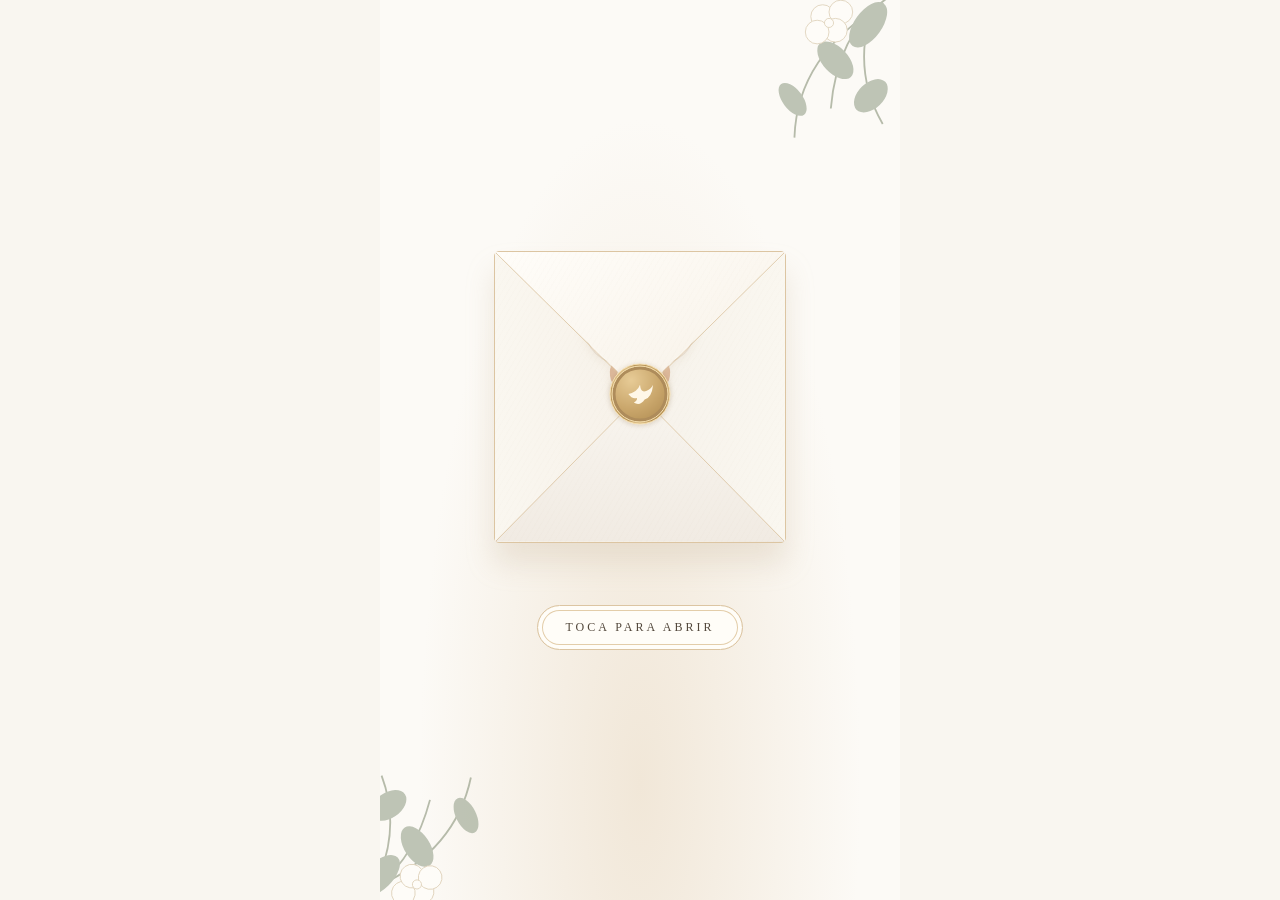
==== index.html @ e1df6707 "Corregir referencia inexistente en la vista previa" ====
<!doctype html>
<html lang="es">
<head>
<meta charset="utf-8"><meta name="viewport" content="width=device-width,initial-scale=1,viewport-fit=cover">
<meta name="theme-color" content="#fcfaf6">
<meta name="description" content="Una invitación especial: Bautizo de Emily, 21 de noviembre de 2026">
<title>Bautizo de Emily · Nuestra invitación</title>
<link rel="preconnect" href="https://fonts.googleapis.com"><link rel="preconnect" href="https://fonts.gstatic.com" crossorigin>
<link href="https://fonts.googleapis.com/css2?family=Cormorant+Garamond:ital,wght@0,400;0,500;0,600;1,400;1,500&family=EB+Garamond:ital,wght@0,400;1,400&family=Great+Vibes&family=Libre+Baskerville:wght@400;700&family=Playfair+Display:ital,wght@0,400;1,400&display=swap" rel="stylesheet">
<style>
:root{--ivory:#FCFAF6;--background:#F9F6F0;--gold:#BD9B61;--gold-soft:#E3CDA9;--ink:#53483C;--sage:#A9B1A0;--body-font:"Cormorant Garamond",Georgia,serif;--heading-font:"Cormorant Garamond",Georgia,serif;--body-size:22px;--heading-size:45px;--pad:68px;--envelope-paper:#F7F1E7;--envelope-border:#DCC5A2;--seal:#C9A66B;--open-ms:1700ms}
*{box-sizing:border-box}html{scroll-behavior:smooth}body{margin:0;background:var(--background);color:var(--ink);font-family:var(--body-font)}
button,a{font:inherit}button{cursor:pointer}a{color:inherit}button:focus-visible,a:focus-visible{outline:3px solid #776241;outline-offset:4px}
.gate{min-height:100svh;position:relative;display:flex;align-items:center;justify-content:center;overflow:hidden;background:radial-gradient(ellipse at 50% 87%,#f1e7d8 0%,transparent 60%),var(--ivory);transition:opacity .65s}
.gate.hidden{opacity:0;visibility:hidden;pointer-events:none;position:absolute;inset:0}
.gate-inner{position:relative;z-index:2;width:100%;min-height:100svh;display:flex;flex-direction:column;align-items:center;justify-content:center;gap:62px;padding:44px 20px}
.floral{position:absolute;width:182px;max-width:40vw;color:#a3aa91;opacity:.72;pointer-events:none}
.floral.top{top:-8px;right:-10px}.floral.bottom{bottom:-18px;left:-33px;transform:rotate(190deg)}
.floral circle{fill:#fffefa;stroke:#d7c6a8;stroke-width:1}
.envelope-wrap{position:relative;width:var(--env-size,292px);height:var(--env-height,292px);max-width:82vw;filter:drop-shadow(0 20px 14px #baa17e36)}
.envelope{position:absolute;inset:0;border-radius:5px;border:1px solid var(--envelope-border);background:linear-gradient(130deg,#fffefa 0%,var(--envelope-paper) 82%,#ece5dc 100%);perspective:900px;isolation:isolate}
.envelope.texture:after{content:"";pointer-events:none;position:absolute;inset:0;background:repeating-linear-gradient(120deg,transparent 0px,#92734608 1px,transparent 2px,transparent 5px);opacity:.48;z-index:9}
.envelope.no-shadow{box-shadow:none}
.letter{position:absolute;left:8%;right:8%;top:9%;height:63%;border:1px solid #e6d9c4;background:#fffcf6;border-radius:4px;z-index:1;transition:transform var(--open-ms) ease}
.letter:before{content:"✧";display:block;text-align:center;padding-top:8%;font-size:31px;color:var(--gold)}
.env-flap{position:absolute;inset:0 0 auto;height:49%;background:linear-gradient(155deg,#fffdf9,var(--envelope-paper));clip-path:polygon(0 0,100% 0,50% 100%);transform-origin:top center;transform:rotateX(0);transition:transform calc(var(--open-ms) * .58) ease;z-index:6;backface-visibility:visible}
.env-left,.env-right,.env-bottom{position:absolute;inset:0;pointer-events:none}
.env-left{clip-path:polygon(0 0,52% 50%,0 100%);background:linear-gradient(90deg,#faf7f0,#f3ebe1);z-index:4}
.env-right{clip-path:polygon(100% 0,48% 50%,100% 100%);background:linear-gradient(270deg,#faf7f0,#f2ede5);z-index:4}
.env-bottom{clip-path:polygon(0 100%,50% 49%,100% 100%);background:linear-gradient(180deg,#fffefa,#f1ebe3);z-index:7}
.env-seams{position:absolute;inset:0;width:100%;height:100%;pointer-events:none;z-index:8}
.env-seams path{fill:none;stroke:var(--envelope-border);stroke-width:.85}
.wax{position:absolute;left:50%;top:49%;transform:translate(-50%,-50%);z-index:10;width:61px;height:61px;border-radius:50%;background:radial-gradient(circle at 34% 25%,#e7cb96,var(--seal) 53%,#aa864c);border:3px double #f3ddae;box-shadow:0 1px 5px #8c6a4244,inset 0 0 0 3px #ae8c5b;display:grid;place-items:center;color:#fff7e7;transition:opacity .5s}
.wax svg{width:31px;height:31px}
.angel-holder{position:absolute;top:8%;left:50%;transform:translateX(-50%);width:var(--angel-size,128px);height:var(--angel-size,128px);z-index:5;pointer-events:none;transform-origin:center}
.angel-svg{width:100%;height:100%;overflow:visible;filter:drop-shadow(0 2px 5px #bca38122)}
.angel-img{width:100%;height:100%;object-fit:contain;display:none}
.angel-holder.custom .angel-img{display:block}.angel-holder.custom .angel-svg{display:none}
.envelope-wrap.open .env-flap{transform:rotateX(-175deg);z-index:0}
.envelope-wrap.open .wax{opacity:0}
.envelope-wrap.open .letter{transform:translateY(-27%)}
.envelope-wrap.fly .angel-holder{z-index:15;animation:angelFly var(--open-ms) ease-in-out forwards}
@keyframes angelFly{0%{transform:translateX(-50%) translateY(0) scale(1);opacity:1}25%{transform:translateX(-50%) translateY(-38px) scale(1.08);opacity:1}65%{transform:translateX(-13%) translateY(-130px) scale(1.12) rotate(9deg);opacity:1}100%{transform:translateX(185px) translateY(-370px) scale(.75) rotate(16deg);opacity:0}}
.sparkles{position:absolute;inset:0;pointer-events:none;opacity:0;background-image:radial-gradient(circle,var(--gold) 1.8px,transparent 2px),radial-gradient(circle,var(--gold-soft) 1.3px,transparent 1.6px);background-size:83px 97px,133px 109px;background-position:17px 21px,28px 52px}
.gate.opening .sparkles{animation:sparkle 1.7s ease-in-out}
@keyframes sparkle{0%,100%{opacity:0}30%,65%{opacity:.7}}
.open-button{font-family:Georgia,serif;font-weight:500;letter-spacing:var(--button-track,3px);font-size:var(--button-size,12px);color:var(--ink);border:1px solid var(--envelope-border);background:#fffdf8;padding:14px 27px;border-radius:99px;min-width:195px;box-shadow:inset 0 0 0 4px #fffdf8,inset 0 0 0 5px var(--gold-soft)}
.open-button:hover{background:#f7f0e4}
.page{display:none;max-width:520px;margin:0 auto;min-height:100svh;background:var(--ivory);overflow:hidden;box-shadow:0 0 70px #bcab9530}
.page.visible{display:block;animation:reveal .8s both}
@keyframes reveal{from{opacity:0;transform:translateY(16px)}to{opacity:1;transform:translateY(0)}}
.section{position:relative;min-height:77svh;padding:var(--pad) 29px;display:flex;flex-direction:column;align-items:center;justify-content:center;text-align:center}
.section p{font-size:var(--body-size);line-height:1.45;margin:8px 0;white-space:pre-line}
.section h2{font-family:var(--heading-font);font-size:var(--heading-size);font-weight:400;font-style:italic;line-height:1.08;color:var(--gold);margin:13px 0 24px;white-space:pre-line}
.section small,.small{font-size:16px;color:#897968}
.cover{min-height:100svh;gap:11px;padding:64px 24px;background:var(--ivory)}
.cover-cross{width:var(--cross-size,67px);height:calc(var(--cross-size,67px) * 1.25);color:var(--gold);margin-bottom:29px}
.cover-cross svg{width:100%;height:100%}
.title-stack{display:flex;flex-direction:column;align-items:center;gap:var(--title-gap,7px)}
.cover-title{color:var(--gold);font-family:var(--cover-font),Georgia,serif;font-weight:400;font-size:var(--first-size,43px);line-height:1.02;margin:0!important}
.cover-title.second{font-size:var(--second-size,85px);line-height:.91}
.date-block{margin-top:29px;display:flex;align-items:center;flex-direction:column;gap:6px}
.cover-day{font-size:var(--day-size,83px);font-weight:400;color:var(--gold);line-height:.9;font-family:var(--cover-font),Georgia,serif}
.cover-month-year{display:flex;gap:9px;align-items:center;letter-spacing:.23em;font-size:var(--date-size,13px);color:#86745c;font-family:Georgia,serif}
.cover-subtitle{font-size:16px!important;font-style:italic}
.cover-floral{position:absolute;top:0;right:0;width:115px;opacity:.4;pointer-events:none}
.cover-button{margin-top:17px}
.gold-button{border:1px solid #d3ba90;background:var(--gold);color:#fff;text-decoration:none;padding:13px 24px;border-radius:60px;min-height:44px;display:inline-flex;align-items:center;justify-content:center;cursor:pointer;font-size:18px}
.gold-button.outline{color:var(--gold);background:transparent}
.gold-divider{display:flex;gap:13px;align-items:center;justify-content:center;color:var(--gold);margin:27px 0}
.gold-divider:before,.gold-divider:after{content:"";height:1px;width:70px;background:var(--gold-soft)}
.small-heading{color:var(--gold);font-size:29px!important;margin:13px 0 6px}
.bird-symbol{font-size:56px;color:var(--gold)}
.date-large{font-size:83px;color:var(--gold);line-height:1}
.month-top{text-transform:uppercase;letter-spacing:.3em;font-size:15px}
.timer{display:grid;grid-template-columns:repeat(4,1fr);gap:8px;width:100%;margin:27px 0}
.timer strong{font-size:36px;display:block;font-weight:400;color:var(--gold)}
.timer span{font-size:10px;letter-spacing:.12em;color:var(--ink)}
.map-frame{width:100%;height:260px;border:1px solid var(--gold-soft);border-radius:14px;overflow:hidden;margin:23px 0}
.map-frame iframe{border:0;width:100%;height:100%}
.chips{display:flex;gap:13px;margin-top:20px}.chip{width:34px;height:34px;border-radius:50%;border:1px solid #d8c5a6}
.rsvp{background:#faf6f0}
.note{font-size:16px!important;color:#857866;max-width:340px}
.album-hint{font-size:16px!important;color:#796c5d}
.embed{border:1px solid var(--gold-soft);border-radius:14px;width:100%;min-height:560px;background:white}
.closing{padding:78px 28px;text-align:center;color:var(--ink);font-size:23px}
.closing p{font-size:23px;line-height:1.45}
.closing h2{font-family:var(--heading-font);font-style:italic;font-size:50px;color:var(--gold);font-weight:400}
.sound-control{position:fixed;z-index:35;bottom:16px;right:16px;border:1px solid var(--gold-soft);background:var(--ivory);color:var(--gold);border-radius:50%;height:45px;width:45px;display:none;font-size:18px}
@media(min-width:521px){.gate{max-width:520px;margin:0 auto}.page{border-left:1px solid #f5eee3;border-right:1px solid #f5eee3}}
@media(max-height:720px){.gate-inner{gap:32px;padding:30px}.cover-cross{margin-bottom:7px}.date-block{margin-top:12px}}
@media(prefers-reduced-motion:reduce){*,*:before,*:after{animation-duration:.01ms!important;transition-duration:.01ms!important}html{scroll-behavior:auto}}
</style>
</head>
<body>
<section id="gate" class="gate" aria-label="Abre el sobre de la invitación">
  <svg class="floral top" viewBox="0 0 200 210" aria-hidden="true"><path d="M186 0Q121 36 113 128M171 13Q76 69 73 160M154 34Q140 94 170 145" stroke="#9ca48e" stroke-width="2" fill="none"/><g fill="#a7b09d"><ellipse cx="154" cy="36" rx="15" ry="29" transform="rotate(36 154 36)"/><ellipse cx="118" cy="75" rx="14" ry="25" transform="rotate(-43 118 75)"/><ellipse cx="157" cy="114" rx="14" ry="22" transform="rotate(46 157 114)"/><ellipse cx="71" cy="118" rx="11" ry="21" transform="rotate(-37 71 118)"/></g><g><circle cx="104" cy="27" r="13"/><circle cx="124" cy="22" r="13"/><circle cx="118" cy="42" r="13"/><circle cx="98" cy="44" r="13"/><circle cx="111" cy="34" r="5" fill="#ddc69d"/></g></svg>
  <svg class="floral bottom" viewBox="0 0 200 210" aria-hidden="true"><path d="M186 0Q121 36 113 128M171 13Q76 69 73 160M154 34Q140 94 170 145" stroke="#9ca48e" stroke-width="2" fill="none"/><g fill="#a7b09d"><ellipse cx="154" cy="36" rx="15" ry="29" transform="rotate(36 154 36)"/><ellipse cx="118" cy="75" rx="14" ry="25" transform="rotate(-43 118 75)"/><ellipse cx="157" cy="114" rx="14" ry="22" transform="rotate(46 157 114)"/><ellipse cx="71" cy="118" rx="11" ry="21" transform="rotate(-37 71 118)"/></g><g><circle cx="104" cy="27" r="13"/><circle cx="124" cy="22" r="13"/><circle cx="118" cy="42" r="13"/><circle cx="98" cy="44" r="13"/><circle cx="111" cy="34" r="5" fill="#ddc69d"/></g></svg>
  <div class="sparkles" aria-hidden="true"></div>
  <div class="gate-inner">
    <div id="envelopeWrap" class="envelope-wrap" aria-hidden="true">
      <div id="envelope" class="envelope texture">
        <div class="letter"></div>
        <div class="env-flap"></div>
        <div id="angel" class="angel-holder">
          <svg class="angel-svg" viewBox="0 0 160 160" aria-hidden="true">
            <defs><radialGradient id="angelFace"><stop stop-color="#F9E6CC"/><stop offset="1" stop-color="#EECDB2"/></radialGradient></defs>
            <ellipse cx="80" cy="11" rx="33" ry="7" fill="none" stroke="#c4a467" stroke-width="2.5"/>
            <path d="M56 77Q19 37 9 62Q13 108 66 116" fill="#fffdfa" stroke="#e4d8c9" stroke-width="1.5"/>
            <path d="M104 77Q141 37 151 62Q147 108 94 116" fill="#fffdfa" stroke="#e4d8c9" stroke-width="1.5"/>
            <path d="M59 93Q81 81 103 93L115 148Q81 160 44 147Z" fill="var(--angel-dress,#F2E7D2)" stroke="#ccb694" stroke-width="1"/>
            <ellipse cx="80" cy="61" rx="36" ry="39" fill="url(#angelFace)" stroke="#d2ae90"/>
            <g fill="var(--angel-hair,#A68261)"><ellipse cx="51" cy="35" rx="16" ry="16"/><ellipse cx="67" cy="25" rx="17" ry="17"/><ellipse cx="87" cy="24" rx="20" ry="18"/><ellipse cx="111" cy="36" rx="15" ry="17"/><path d="M44 43Q76 31 112 43Q110 15 79 16Q45 18 44 43Z"/></g>
            <circle cx="65" cy="63" r="2.4" fill="#675044"/><circle cx="95" cy="63" r="2.4" fill="#675044"/>
            <path d="M74 82Q81 87 88 82" stroke="#b3756b" stroke-width="1.7" fill="none" stroke-linecap="round"/>
            <ellipse cx="55" cy="76" rx="6" ry="3" fill="#e9a7a0" opacity=".42"/><ellipse cx="105" cy="76" rx="6" ry="3" fill="#e9a7a0" opacity=".42"/>
            <path d="M58 109Q43 112 48 130M102 109Q117 112 112 130" stroke="#dcb89a" stroke-width="9" stroke-linecap="round" fill="none"/>
          </svg>
          <img id="angel-image" class="angel-img" alt="">
        </div>
        <div class="env-left"></div><div class="env-right"></div><div class="env-bottom"></div>
        <svg class="env-seams" viewBox="0 0 300 300" preserveAspectRatio="none"><path d="M1 1L150 148L299 1M1 299L150 148L299 299"/></svg>
        <div class="wax" id="wax" aria-hidden="true"><svg viewBox="0 0 40 40"><path d="M5 20Q17 17 20 8Q21 19 28 16Q35 13 37 8Q35 25 26 27Q20 36 12 31Q17 28 16 25Q10 27 5 20Z" fill="currentColor"/></svg></div>
      </div>
    </div>
    <button id="open" class="open-button" type="button">TOCA PARA ABRIR</button>
  </div>
</section>
<main id="invitation" class="page" aria-label="Invitación al bautizo de Emily">
  <section id="portada" class="section cover">
    <svg id="cover-floral" class="cover-floral" viewBox="0 0 120 140" aria-hidden="true"><path d="M114 5Q60 36 58 132" stroke="#9eaa90" stroke-width="1.6" fill="none"/><g fill="#adb6a0"><ellipse cx="96" cy="33" rx="9" ry="17" transform="rotate(33 96 33)"/><ellipse cx="66" cy="58" rx="9" ry="18" transform="rotate(-35 66 58)"/><ellipse cx="84" cy="95" rx="9" ry="16" transform="rotate(36 84 95)"/></g><circle cx="52" cy="24" r="10" fill="#fffefb" stroke="#d6c7ac"/><circle cx="35" cy="26" r="10" fill="#fffefb" stroke="#d6c7ac"/><circle cx="44" cy="39" r="10" fill="#fffefb" stroke="#d6c7ac"/></svg>
    <div id="cross" class="cover-cross" aria-hidden="true"><svg viewBox="0 0 80 90"><path d="M40 7V76M20 27H60" stroke="currentColor" stroke-width="5" fill="none"/><path d="M24 50Q9 39 19 25 M56 50Q71 39 61 25" stroke="#b2baa5" stroke-width="1.2" fill="none"/><circle cx="18" cy="25" r="3.7" fill="#f5ead9"/><circle cx="62" cy="25" r="3.7" fill="#f5ead9"/><circle cx="26" cy="42" r="3" fill="#eadbc5"/><circle cx="54" cy="42" r="3" fill="#eadbc5"/></svg></div>
    <div class="title-stack" id="title-stack">
      <h1 id="cover-title-line" class="cover-title">Bautizo de</h1>
      <div id="cover-name" class="cover-title second">Emily</div>
    </div>
    <div class="date-block">
      <div id="cover-day" class="cover-day">21</div>
      <div class="cover-month-year"><span id="cover-month">NOVIEMBRE</span><span>·</span><span id="cover-year">2026</span></div>
    </div>
    <p id="cover-subtitle" class="cover-subtitle" hidden></p>
    <a id="cover-button" class="gold-button outline cover-button" href="#familia">Descubre mi invitación</a>
  </section>
  <section class="section" id="familia">
    <h2 id="blessing">Con la bendición de Dios y nuestros padres</h2>
    <p id="parents-heading" class="small-heading">Nuestros padres</p>
    <p id="parents"></p>
    <div class="gold-divider">✝</div>
    <p id="godmother-heading" class="small-heading">Madrina</p>
    <p id="godmother">Andrea Castro Solis</p>
  </section>
  <section id="fecha" class="section">
    <div class="bird-symbol" aria-hidden="true">✧</div>
    <h2 id="countdown-heading">Faltan para mi bautizo</h2>
    <div id="month-top" class="month-top">NOVIEMBRE</div>
    <div id="date-large" class="date-large">21</div>
    <div id="weekday-year" class="small">SÁBADO · 2026</div>
    <div class="timer"><div><strong id="days">--</strong><span>DÍAS</span></div><div><strong id="hours">--</strong><span>HORAS</span></div><div><strong id="mins">--</strong><span>MIN</span></div><div><strong id="secs">--</strong><span>SEG</span></div></div>
    <button id="calendar" class="gold-button" type="button">Agendar fecha</button>
  </section>
  <section id="ceremonia" class="section">
    <div class="bird-symbol" aria-hidden="true">✝</div>
    <h2 id="ceremony-heading">Ceremonia</h2>
    <p id="church">Santuario de la Divina Misericordia</p>
    <p id="church-location" class="small">Guayaquil, Ecuador</p>
    <p id="ceremony-time">11:00 a. m.</p>
    <div id="map-container" class="map-frame"><iframe id="map-iframe" title="Mapa de la ceremonia" loading="lazy" referrerpolicy="no-referrer-when-downgrade"></iframe></div>
    <a id="maps-button" class="gold-button" href="#" target="_blank" rel="noopener noreferrer">Cómo llegar</a>
  </section>
  <section id="vestimenta" class="section">
    <h2 id="dress-heading">Código de vestimenta</h2><p id="dress-text">Tonos pastel</p>
    <div class="chips" id="dress-chips"><div class="chip"></div><div class="chip"></div><div class="chip"></div><div class="chip"></div></div>
  </section>
  <section id="asistencia" class="section rsvp">
    <h2 id="rsvp-heading">¿Nos acompañas?</h2>
    <p id="rsvp-message">Será una alegría compartir este día contigo.</p>
    <p id="guest-limit-note" class="note"></p>
    <a id="rsvp-button" class="gold-button" href="#" target="_blank" rel="noopener noreferrer" hidden>Confirmar asistencia</a>
    <iframe id="rsvp-embed" class="embed" title="Formulario de confirmación de asistencia" loading="lazy" hidden></iframe>
    <p id="rsvp-pending" class="note">Formulario de confirmación pendiente de conectar.</p>
  </section>
  <section id="album" class="section">
    <div class="bird-symbol" aria-hidden="true">♡</div>
    <h2 id="album-heading">Álbum en vivo</h2>
    <p id="album-message">Comparte y revive las fotografías de este día especial.</p>
    <a id="album-button" class="gold-button" href="#" target="_blank" rel="noopener noreferrer" hidden>Ver y compartir fotografías</a>
    <p id="album-pending" class="album-hint">Álbum colaborativo pendiente de conectar.</p>
  </section>
  <footer id="despedida" class="closing">
    <div class="gold-divider">✝</div>
    <p id="closing-message">Queremos compartir contigo este momento tan especial.</p>
    <h2 id="closing-title">¡Te esperamos!</h2>
  </footer>
</main>
<audio id="bg-music" loop preload="none"></audio>
<button id="sound" class="sound-control" type="button" aria-label="Silenciar música">♫</button>
<script src="./config.js"></script>
<script>
(function(){
 const defaults=window.EMILY_CONFIG||{};
 const $=id=>document.getElementById(id);
 const fontMap={
  "Cormorant Garamond":'"Cormorant Garamond",Georgia,serif',
  "EB Garamond":'"EB Garamond",Georgia,serif',
  "Playfair Display":'"Playfair Display",Georgia,serif',
  "Libre Baskerville":'"Libre Baskerville",Georgia,serif',
  "Georgia":'Georgia,serif',"Great Vibes":'"Great Vibes",cursive'};
 let cfg={...defaults},opening=false,interval=null;
 const range=(value,min,max,fallback)=>Number.isFinite(Number(value))?Math.min(max,Math.max(min,Number(value))):fallback;
 const color=x=>typeof x==="string"&&/^#[0-9a-f]{6}$/i.test(x);
 const safeUrl=value=>{try{const u=new URL(value);return u.protocol==="https:"?u.href:"";}catch(e){return"";}};
 const applyText=(id,value)=>{const el=$(id);if(el)el.textContent=String(value??"");};
 const vis=(id,value)=>{if($(id))$(id).hidden=!value;};
 const css=(name,v)=>document.documentElement.style.setProperty(name,v);
 function update(c){
  cfg={...defaults,...c};
  [["--ivory","ivory"],["--background","background"],["--gold","gold"],["--gold-soft","goldSoft"],["--ink","ink"],["--sage","sage"],["--envelope-paper","envelopePaper"],["--envelope-border","envelopeBorder"],["--seal","envelopeSatin"],["--angel-hair","angelHair"],["--angel-dress","angelDress"]].forEach(([cssName,key])=>{if(color(cfg[key]))css(cssName,cfg[key]);});
  css("--body-font",fontMap[cfg.bodyFont]||fontMap["Cormorant Garamond"]);
  css("--heading-font",fontMap[cfg.headingFont]||fontMap["Cormorant Garamond"]);
  css("--cover-font",fontMap[cfg.font]||fontMap["Cormorant Garamond"]);
  css("--body-size",range(cfg.bodySize,14,35,22)+"px");
  css("--heading-size",range(cfg.headingSize,24,70,45)+"px");
  css("--pad",range(cfg.sectionPadding,20,140,68)+"px");
  css("--cross-size",range(cfg.crossSize,25,125,67)+"px");
  css("--first-size",range(cfg.firstSize,17,90,43)+"px");
  css("--second-size",range(cfg.secondSize,20,130,85)+"px");
  css("--title-gap",range(cfg.titleGap,0,65,7)+"px");
  css("--day-size",range(cfg.daySize,20,135,83)+"px");
  css("--date-size",range(cfg.dateSize,9,28,13)+"px");
  css("--env-size",range(cfg.envelopeSize,175,420,292)+"px");
  const envWidth=range(cfg.envelopeSize,175,420,292);
  const envHeight=cfg.envelopeShape==="portrait"?envWidth*1.37:envWidth;
  css("--env-height",envHeight+"px");
  css("--angel-size",range(cfg.angelSize,45,230,128)+"px");
  css("--button-size",range(cfg.envelopeButtonSize,9,22,12)+"px");
  css("--button-track",range(cfg.envelopeButtonTracking,0,7,3)+"px");
  css("--open-ms",range(cfg.openingDuration,600,5000,1700)+"ms");
  $("cover-title-line").style.fontStyle=cfg.firstItalic?"italic":"normal";
  $("cover-name").style.fontStyle=cfg.secondItalic?"italic":"normal";

  if($("portada"))$("portada").style.paddingTop=range(cfg.coverTopPadding,20,160,65)+"px";
  vis("cross",cfg.coverCross!==false);
  vis("cover-floral",cfg.coverFlowers!==false);
  document.querySelectorAll(".floral").forEach(x=>x.hidden=cfg.showEnvelopeFlowers===false||cfg.showFlowers===false);
  document.querySelectorAll(".gold-divider").forEach(x=>x.hidden=cfg.showDividers===false);
  const angel=$("angel");vis("angel",cfg.showAngel!==false);
  const angelSrc=safeUrl(cfg.angelImageUrl||"");angel.classList.toggle("custom",!!angelSrc);
  if(angelSrc)$("angel-image").src=angelSrc;else $("angel-image").removeAttribute("src");
  angel.style.setProperty("--angel-wings",color(cfg.angelWings)?cfg.angelWings:"#ffffff");
  document.querySelectorAll(".angel-svg path").forEach(()=>{});
  $("envelope").classList.toggle("texture",cfg.envelopeTexture!==false);
  $("envelope").classList.toggle("no-shadow",cfg.envelopeShadow===false);
  vis("wax",cfg.showSeal!==false);
  const seal=$("wax");
  const sealSym=(cfg.sealSymbol||"dove");
  if(sealSym==="cross"){seal.innerHTML='<span aria-hidden="true" style="font-size:34px">✝</span>';}
  else if(sealSym==="heart"){seal.innerHTML='<span aria-hidden="true" style="font-size:31px">♡</span>';}
  else {seal.innerHTML='<svg viewBox="0 0 40 40"><path d="M5 20Q17 17 20 8Q21 19 28 16Q35 13 37 8Q35 25 26 27Q20 36 12 31Q17 28 16 25Q10 27 5 20Z" fill="currentColor"/></svg>';}
  const txt={
   open:cfg.envelopeButton,"cover-title-line":cfg.first,"cover-name":cfg.second,"cover-day":cfg.day,
   "cover-month":cfg.month,"cover-year":cfg.year,"cover-button":cfg.coverButton,
   blessing:cfg.blessing,"parents-heading":cfg.parentsHeading,parents:cfg.parents,
   "godmother-heading":cfg.godmotherHeading,godmother:cfg.godmother,
   "countdown-heading":cfg.countdownHeading,"month-top":cfg.month,"date-large":cfg.day,
   "weekday-year":(cfg.dateWeekday||"SÁBADO")+" · "+cfg.year,
   calendar:cfg.calendarButton,"ceremony-heading":cfg.ceremonyHeading,
   church:cfg.church,"church-location":cfg.churchLocation,
   "ceremony-time":cfg.ceremonyTime,"maps-button":cfg.mapsButton,
   "dress-heading":cfg.dressHeading,"dress-text":cfg.dressText,
   "rsvp-heading":cfg.rsvpHeading,"rsvp-message":cfg.rsvpMessage,
   "rsvp-button":cfg.rsvpButton,"album-heading":cfg.albumHeading,
   "album-message":cfg.albumMessage,"album-button":cfg.albumButton,
   "closing-message":cfg.closingMessage,"closing-title":cfg.closingTitle
  };
  Object.entries(txt).forEach(([id,value])=>applyText(id,value));
  applyText("cover-subtitle",cfg.subtitle);vis("cover-subtitle",!!cfg.showSubtitle&&!!cfg.subtitle);
  [["familia","showFamily"],["fecha","showCountdown"],["ceremonia","showCeremony"],["vestimenta","showDressCode"],["asistencia","showRSVP"],["album","showAlbum"],["despedida","showClosing"]].forEach(([id,key])=>vis(id,cfg[key]!==false));
  $("dress-chips").querySelectorAll(".chip").forEach((el,i)=>{const v=cfg["dressColor"+(i+1)];if(color(v))el.style.background=v;});
  const query=(cfg.mapsQuery||cfg.church||"Santuario de la Divina Misericordia Guayaquil").trim();
  $("map-iframe").src="https://www.google.com/maps?q="+encodeURIComponent(query)+"&output=embed";
  $("maps-button").href="https://www.google.com/maps/search/?api=1&query="+encodeURIComponent(query);
  vis("map-container",cfg.showMap!==false);
  const form=safeUrl(cfg.googleFormUrl||"");
  const isGoogleForm=form&&(/(^|\.)docs\.google\.com$/.test(new URL(form).hostname)||new URL(form).hostname==="forms.gle");
  const embedLink=isGoogleForm&&new URL(form).hostname==="docs.google.com"&&new URL(form).pathname.includes("/forms/")?form:"";
  const embedded=!!embedLink&&cfg.embedGoogleForm===true;
  vis("rsvp-button",!!form&&!embedded);
  vis("rsvp-embed",embedded);
  vis("rsvp-pending",!form);
  if(form)$("rsvp-button").href=form;else $("rsvp-button").removeAttribute("href");
  if(embedded){$("rsvp-embed").src=embedLink;}else{$("rsvp-embed").removeAttribute("src");}
  const lim=String(cfg.guestLimit||"2");
  $("guest-limit-note").textContent=lim==="none"?"":lim==="1"?"Confirma tu asistencia individual.":"Puedes confirmar hasta 2 personas, contándote.";
  $("guest-limit-note").hidden=lim==="none";
  const album=safeUrl(cfg.albumUrl||"");
  vis("album-button",!!album);vis("album-pending",!album);
  if(album)$("album-button").href=album;else $("album-button").removeAttribute("href");
  const music=safeUrl(cfg.musicUrl||"");const audio=$("bg-music");
  const allowMusic=!!music&&cfg.musicEnabled===true;
  if(allowMusic&&audio.src!==music)audio.src=music;
  if(!allowMusic){audio.pause();audio.removeAttribute("src");audio.load();}
  audio.volume=range(cfg.musicVolume,0,100,35)/100;
  vis("sound",allowMusic);
  tick();
 }
 function tick(){
  const target=Date.parse(cfg.eventISO||"2026-11-21T11:00:00-05:00");
  const diff=Math.max(0,(Number.isFinite(target)?target:Date.now())-Date.now());
  const d=Math.floor(diff/86400000),h=Math.floor(diff%86400000/3600000),m=Math.floor(diff%3600000/60000),s=Math.floor(diff%60000/1000);
  [["days",d],["hours",h],["mins",m],["secs",s]].forEach(([id,num])=>applyText(id,String(num).padStart(2,"0")));
 }
 const editorMode=new URLSearchParams(location.search).get("editorPreview");
 if(editorMode==="cover"||editorMode==="sections"){
   $("gate").style.display="none";$("invitation").classList.add("visible");window.scrollTo(0,0);
 }
 $("open").addEventListener("click",async()=>{
  if(opening)return;opening=true;
  $("open").disabled=true;$("envelopeWrap").classList.add("open");$("gate").classList.add("opening");
  if(cfg.showAngelFlight!==false&&cfg.showAngel!==false)$("envelopeWrap").classList.add("fly");
  if(cfg.showSparkles===false)$("gate").classList.remove("opening");
  const audio=$("bg-music");
  if(cfg.musicEnabled&&safeUrl(cfg.musicUrl||"")){try{await audio.play();$("sound").textContent="♫";}catch(e){$("sound").textContent="♪";}}
  window.setTimeout(()=>{$("gate").classList.add("hidden");$("invitation").classList.add("visible");window.scrollTo(0,0);},range(cfg.openingDuration,600,5000,1700));
 });
 $("sound").addEventListener("click",async()=>{const a=$("bg-music");if(a.paused){try{await a.play();$("sound").textContent="♫";}catch(e){}}else{a.pause();$("sound").textContent="♪";}});
 $("calendar").addEventListener("click",()=>{
  const start=new Date(cfg.eventISO||"2026-11-21T11:00:00-05:00");if(isNaN(start.getTime()))return;
  const finish=new Date(start.getTime()+60*60000);const fmt=d=>d.toISOString().replace(/[-:]/g,"").replace(/\.\d{3}/,"");
  const clean=s=>String(s||"").replace(/[\\,;]/g," ").replace(/[\r\n]+/g," ");
  const ics=["BEGIN:VCALENDAR","VERSION:2.0","PRODID:-//Bautizo Emily//ES","BEGIN:VEVENT",
   "UID:emily-bautizo-2026@invitation","DTSTAMP:"+fmt(new Date()),"DTSTART:"+fmt(start),"DTEND:"+fmt(finish),
   "SUMMARY:"+clean((cfg.first||"Bautizo de")+" "+(cfg.second||"Emily")),
   "LOCATION:"+clean((cfg.church||"")+" "+(cfg.churchLocation||"")),"END:VEVENT","END:VCALENDAR"].join("\r\n");
  const url=URL.createObjectURL(new Blob([ics],{type:"text/calendar;charset=utf-8"}));
  const a=document.createElement("a");a.href=url;a.download="bautizo-emily.ics";a.click();setTimeout(()=>URL.revokeObjectURL(url),1500);
 });
 window.addEventListener("message",event=>{
  if(event.origin!==location.origin||event.data?.type!=="emily-preview-update")return;
  update(event.data.config||{});
 });
 update(defaults);interval=setInterval(tick,1000);
})();
</script>
</body></html>
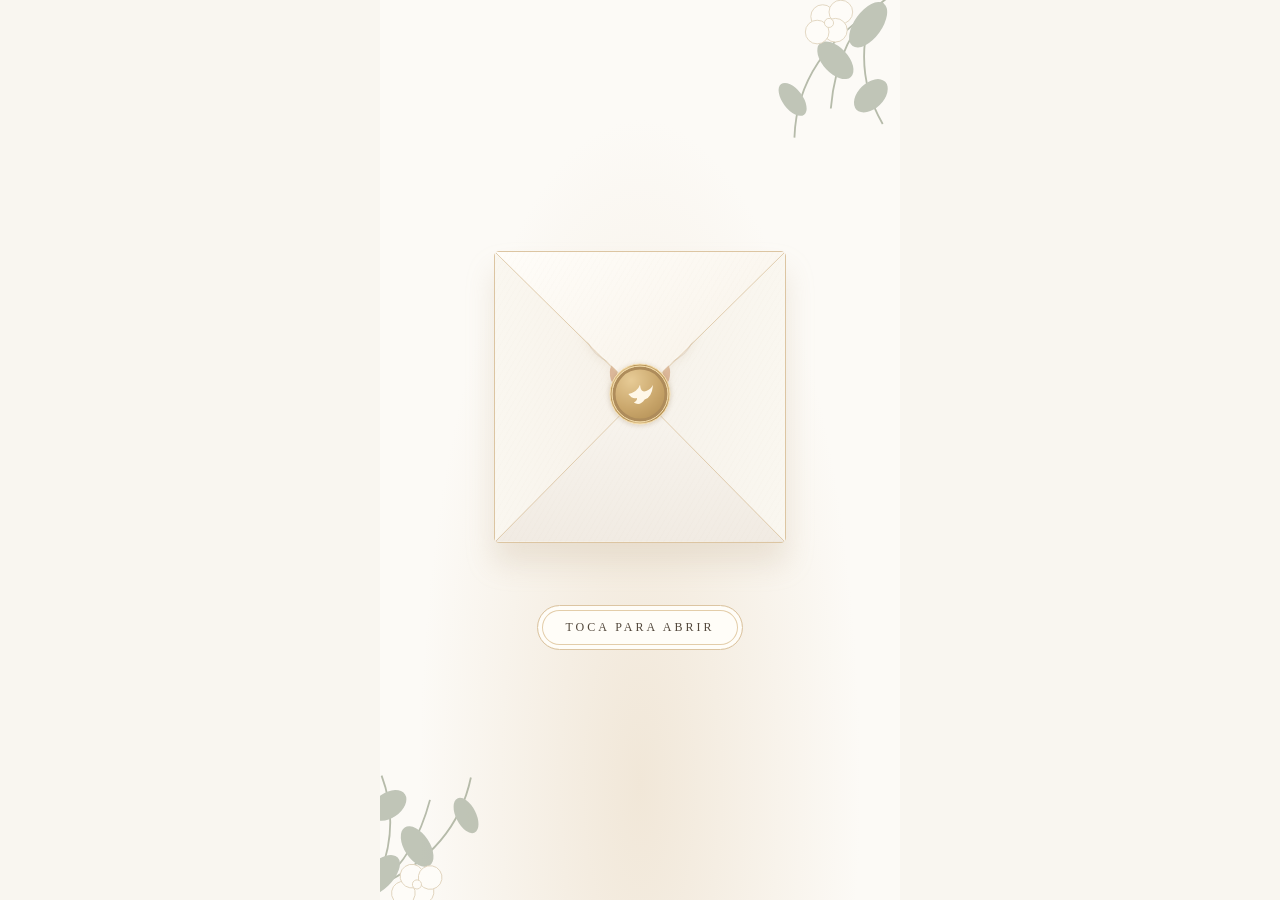
==== commit 6f3f8217: "Permitir subir una ilustración del angelito y editar color de hojas" ====
--- a/index.html
+++ b/index.html
@@ -9,15 +9,15 @@
 <link href="https://fonts.googleapis.com/css2?family=Cormorant+Garamond:ital,wght@0,400;0,500;0,600;1,400;1,500&family=EB+Garamond:ital,wght@0,400;1,400&family=Great+Vibes&family=Libre+Baskerville:wght@400;700&family=Playfair+Display:ital,wght@0,400;1,400&display=swap" rel="stylesheet">
 <style>
 :root{--ivory:#FCFAF6;--background:#F9F6F0;--gold:#BD9B61;--gold-soft:#E3CDA9;--ink:#53483C;--sage:#A9B1A0;--body-font:"Cormorant Garamond",Georgia,serif;--heading-font:"Cormorant Garamond",Georgia,serif;--body-size:22px;--heading-size:45px;--pad:68px;--envelope-paper:#F7F1E7;--envelope-border:#DCC5A2;--seal:#C9A66B;--open-ms:1700ms}
-*{box-sizing:border-box}html{scroll-behavior:smooth}body{margin:0;background:var(--background);color:var(--ink);font-family:var(--body-font)}
+*{box-sizing:border-box}[hidden]{display:none!important}html{scroll-behavior:smooth}body{margin:0;background:var(--background);color:var(--ink);font-family:var(--body-font)}
 button,a{font:inherit}button{cursor:pointer}a{color:inherit}button:focus-visible,a:focus-visible{outline:3px solid #776241;outline-offset:4px}
 .gate{min-height:100svh;position:relative;display:flex;align-items:center;justify-content:center;overflow:hidden;background:radial-gradient(ellipse at 50% 87%,#f1e7d8 0%,transparent 60%),var(--ivory);transition:opacity .65s}
 .gate.hidden{opacity:0;visibility:hidden;pointer-events:none;position:absolute;inset:0}
 .gate-inner{position:relative;z-index:2;width:100%;min-height:100svh;display:flex;flex-direction:column;align-items:center;justify-content:center;gap:62px;padding:44px 20px}
 .floral{position:absolute;width:182px;max-width:40vw;color:#a3aa91;opacity:.72;pointer-events:none}
 .floral.top{top:-8px;right:-10px}.floral.bottom{bottom:-18px;left:-33px;transform:rotate(190deg)}
-.floral circle{fill:#fffefa;stroke:#d7c6a8;stroke-width:1}
-.envelope-wrap{position:relative;width:var(--env-size,292px);height:var(--env-height,292px);max-width:82vw;filter:drop-shadow(0 20px 14px #baa17e36)}
+.floral g ellipse,.cover-floral g ellipse{fill:var(--sage)}.floral circle{fill:#fffefa;stroke:#d7c6a8;stroke-width:1}
+.envelope-wrap.no-shadow{filter:none}.envelope-wrap{position:relative;width:var(--env-size,292px);height:var(--env-height,292px);max-width:82vw;filter:drop-shadow(0 20px 14px #baa17e36)}
 .envelope{position:absolute;inset:0;border-radius:5px;border:1px solid var(--envelope-border);background:linear-gradient(130deg,#fffefa 0%,var(--envelope-paper) 82%,#ece5dc 100%);perspective:900px;isolation:isolate}
 .envelope.texture:after{content:"";pointer-events:none;position:absolute;inset:0;background:repeating-linear-gradient(120deg,transparent 0px,#92734608 1px,transparent 2px,transparent 5px);opacity:.48;z-index:9}
 .envelope.no-shadow{box-shadow:none}
@@ -86,7 +86,7 @@
 .closing{padding:78px 28px;text-align:center;color:var(--ink);font-size:23px}
 .closing p{font-size:23px;line-height:1.45}
 .closing h2{font-family:var(--heading-font);font-style:italic;font-size:50px;color:var(--gold);font-weight:400}
-.sound-control{position:fixed;z-index:35;bottom:16px;right:16px;border:1px solid var(--gold-soft);background:var(--ivory);color:var(--gold);border-radius:50%;height:45px;width:45px;display:none;font-size:18px}
+.sound-control{position:fixed;z-index:35;bottom:16px;right:16px;border:1px solid var(--gold-soft);background:var(--ivory);color:var(--gold);border-radius:50%;height:45px;width:45px;display:block;font-size:18px}
 @media(min-width:521px){.gate{max-width:520px;margin:0 auto}.page{border-left:1px solid #f5eee3;border-right:1px solid #f5eee3}}
 @media(max-height:720px){.gate-inner{gap:32px;padding:30px}.cover-cross{margin-bottom:7px}.date-block{margin-top:12px}}
 @media(prefers-reduced-motion:reduce){*,*:before,*:after{animation-duration:.01ms!important;transition-duration:.01ms!important}html{scroll-behavior:auto}}
@@ -209,6 +209,7 @@
  const range=(value,min,max,fallback)=>Number.isFinite(Number(value))?Math.min(max,Math.max(min,Number(value))):fallback;
  const color=x=>typeof x==="string"&&/^#[0-9a-f]{6}$/i.test(x);
  const safeUrl=value=>{try{const u=new URL(value);return u.protocol==="https:"?u.href:"";}catch(e){return"";}};
+ const safeAngel=value=> typeof value==="string"&&value.length<600000&&/^data:image\/(png|jpeg|webp);base64,[A-Za-z0-9+/=]+$/.test(value)?value:safeUrl(value);
  const applyText=(id,value)=>{const el=$(id);if(el)el.textContent=String(value??"");};
  const vis=(id,value)=>{if($(id))$(id).hidden=!value;};
  const css=(name,v)=>document.documentElement.style.setProperty(name,v);
@@ -244,12 +245,12 @@
   document.querySelectorAll(".floral").forEach(x=>x.hidden=cfg.showEnvelopeFlowers===false||cfg.showFlowers===false);
   document.querySelectorAll(".gold-divider").forEach(x=>x.hidden=cfg.showDividers===false);
   const angel=$("angel");vis("angel",cfg.showAngel!==false);
-  const angelSrc=safeUrl(cfg.angelImageUrl||"");angel.classList.toggle("custom",!!angelSrc);
+  const angelSrc=safeAngel(cfg.angelImageUrl||"");angel.classList.toggle("custom",!!angelSrc);
   if(angelSrc)$("angel-image").src=angelSrc;else $("angel-image").removeAttribute("src");
   angel.style.setProperty("--angel-wings",color(cfg.angelWings)?cfg.angelWings:"#ffffff");
   document.querySelectorAll(".angel-svg path").forEach(()=>{});
   $("envelope").classList.toggle("texture",cfg.envelopeTexture!==false);
-  $("envelope").classList.toggle("no-shadow",cfg.envelopeShadow===false);
+  $("envelopeWrap").classList.toggle("no-shadow",cfg.envelopeShadow===false);
   vis("wax",cfg.showSeal!==false);
   const seal=$("wax");
   const sealSym=(cfg.sealSymbol||"dove");
@@ -277,7 +278,8 @@
   [["familia","showFamily"],["fecha","showCountdown"],["ceremonia","showCeremony"],["vestimenta","showDressCode"],["asistencia","showRSVP"],["album","showAlbum"],["despedida","showClosing"]].forEach(([id,key])=>vis(id,cfg[key]!==false));
   $("dress-chips").querySelectorAll(".chip").forEach((el,i)=>{const v=cfg["dressColor"+(i+1)];if(color(v))el.style.background=v;});
   const query=(cfg.mapsQuery||cfg.church||"Santuario de la Divina Misericordia Guayaquil").trim();
-  $("map-iframe").src="https://www.google.com/maps?q="+encodeURIComponent(query)+"&output=embed";
+  const mapSrc="https://www.google.com/maps?q="+encodeURIComponent(query)+"&output=embed";
+  if($("map-iframe").getAttribute("src")!==mapSrc)$("map-iframe").src=mapSrc;
   $("maps-button").href="https://www.google.com/maps/search/?api=1&query="+encodeURIComponent(query);
   vis("map-container",cfg.showMap!==false);
   const form=safeUrl(cfg.googleFormUrl||"");
@@ -288,7 +290,7 @@
   vis("rsvp-embed",embedded);
   vis("rsvp-pending",!form);
   if(form)$("rsvp-button").href=form;else $("rsvp-button").removeAttribute("href");
-  if(embedded){$("rsvp-embed").src=embedLink;}else{$("rsvp-embed").removeAttribute("src");}
+  if(embedded){if($("rsvp-embed").getAttribute("src")!==embedLink)$("rsvp-embed").src=embedLink;}else if($("rsvp-embed").hasAttribute("src")){$("rsvp-embed").removeAttribute("src");}
   const lim=String(cfg.guestLimit||"2");
   $("guest-limit-note").textContent=lim==="none"?"":lim==="1"?"Confirma tu asistencia individual.":"Puedes confirmar hasta 2 personas, contándote.";
   $("guest-limit-note").hidden=lim==="none";
@@ -298,7 +300,7 @@
   const music=safeUrl(cfg.musicUrl||"");const audio=$("bg-music");
   const allowMusic=!!music&&cfg.musicEnabled===true;
   if(allowMusic&&audio.src!==music)audio.src=music;
-  if(!allowMusic){audio.pause();audio.removeAttribute("src");audio.load();}
+  if(!allowMusic&&audio.hasAttribute("src")){audio.pause();audio.removeAttribute("src");audio.load();}
   audio.volume=range(cfg.musicVolume,0,100,35)/100;
   vis("sound",allowMusic);
   tick();
@@ -319,7 +321,7 @@
   if(cfg.showAngelFlight!==false&&cfg.showAngel!==false)$("envelopeWrap").classList.add("fly");
   if(cfg.showSparkles===false)$("gate").classList.remove("opening");
   const audio=$("bg-music");
-  if(cfg.musicEnabled&&safeUrl(cfg.musicUrl||"")){try{await audio.play();$("sound").textContent="♫";}catch(e){$("sound").textContent="♪";}}
+  if(cfg.musicEnabled&&safeUrl(cfg.musicUrl||"")){try{const p=audio.play();if(p)p.catch(()=>{$("sound").textContent="♪";});$("sound").textContent="♫";}catch(e){$("sound").textContent="♪";}}
   window.setTimeout(()=>{$("gate").classList.add("hidden");$("invitation").classList.add("visible");window.scrollTo(0,0);},range(cfg.openingDuration,600,5000,1700));
  });
  $("sound").addEventListener("click",async()=>{const a=$("bg-music");if(a.paused){try{await a.play();$("sound").textContent="♫";}catch(e){}}else{a.pause();$("sound").textContent="♪";}});
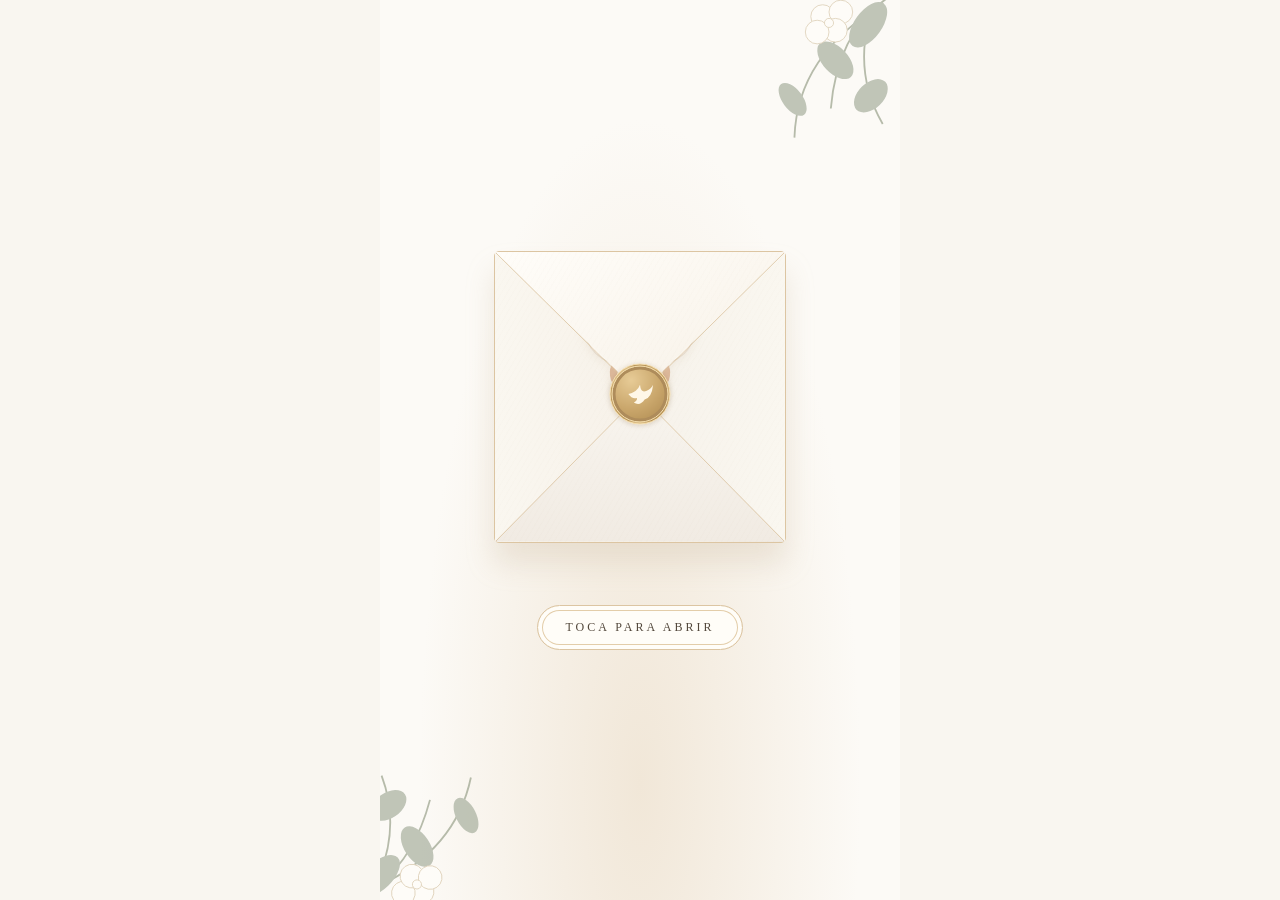
==== commit 56d9660e: "Restaurar siempre la pantalla inicial del sobre en la vista de edición" ====
--- a/index.html
+++ b/index.html
@@ -6,7 +6,7 @@
 <meta name="description" content="Una invitación especial: Bautizo de Emily, 21 de noviembre de 2026">
 <title>Bautizo de Emily · Nuestra invitación</title>
 <link rel="preconnect" href="https://fonts.googleapis.com"><link rel="preconnect" href="https://fonts.gstatic.com" crossorigin>
-<link href="https://fonts.googleapis.com/css2?family=Cormorant+Garamond:ital,wght@0,400;0,500;0,600;1,400;1,500&family=EB+Garamond:ital,wght@0,400;1,400&family=Great+Vibes&family=Libre+Baskerville:wght@400;700&family=Playfair+Display:ital,wght@0,400;1,400&display=swap" rel="stylesheet">
+<link href="https://fonts.googleapis.com/css2?family=Cormorant+Garamond:ital,wght@0,400;0,500;0,600;1,400;1,500&family=EB+Garamond:ital,wght@0,400;1,400&family=Great+Vibes&family=Libre+Baskerville:wght@400;700&family=Playfair+Display:ital,wght@0,400;1,400&family=Allura&family=Cinzel:wght@400;600&family=Dancing+Script:wght@400;600&family=DM+Sans:wght@400;600&family=Josefin+Sans:wght@400;600&family=Lora:ital,wght@0,400;1,400&family=Marcellus&family=Montserrat:wght@400;600&family=Parisienne&family=Poppins:wght@400;600&family=Sacramento&family=Tangerine:wght@400;700&display=swap" rel="stylesheet">
 <style>
 :root{--ivory:#FCFAF6;--background:#F9F6F0;--gold:#BD9B61;--gold-soft:#E3CDA9;--ink:#53483C;--sage:#A9B1A0;--body-font:"Cormorant Garamond",Georgia,serif;--heading-font:"Cormorant Garamond",Georgia,serif;--body-size:22px;--heading-size:45px;--pad:68px;--envelope-paper:#F7F1E7;--envelope-border:#DCC5A2;--seal:#C9A66B;--open-ms:1700ms}
 *{box-sizing:border-box}[hidden]{display:none!important}html{scroll-behavior:smooth}body{margin:0;background:var(--background);color:var(--ink);font-family:var(--body-font)}
@@ -204,7 +204,13 @@
   "EB Garamond":'"EB Garamond",Georgia,serif',
   "Playfair Display":'"Playfair Display",Georgia,serif',
   "Libre Baskerville":'"Libre Baskerville",Georgia,serif',
-  "Georgia":'Georgia,serif',"Great Vibes":'"Great Vibes",cursive'};
+  "Georgia":'Georgia,serif',"Great Vibes":'"Great Vibes",cursive',
+  "Allura":'"Allura",cursive',"Parisienne":'"Parisienne",cursive',
+  "Dancing Script":'"Dancing Script",cursive',"Sacramento":'"Sacramento",cursive',
+  "Tangerine":'"Tangerine",cursive',"Marcellus":'"Marcellus",Georgia,serif',
+  "Cinzel":'"Cinzel",Georgia,serif',"Lora":'"Lora",Georgia,serif',
+  "Josefin Sans":'"Josefin Sans",sans-serif',"Montserrat":'"Montserrat",sans-serif',
+  "DM Sans":'"DM Sans",sans-serif',"Poppins":'"Poppins",sans-serif'};
  let cfg={...defaults},opening=false,interval=null;
  const range=(value,min,max,fallback)=>Number.isFinite(Number(value))?Math.min(max,Math.max(min,Number(value))):fallback;
  const color=x=>typeof x==="string"&&/^#[0-9a-f]{6}$/i.test(x);
@@ -312,6 +318,18 @@
   [["days",d],["hours",h],["mins",m],["secs",s]].forEach(([id,num])=>applyText(id,String(num).padStart(2,"0")));
  }
  const editorMode=new URLSearchParams(location.search).get("editorPreview");
+ if(editorMode){
+  try{history.scrollRestoration="manual"}catch(e){}
+  window.scrollTo(0,0);
+ }
+ if(editorMode==="envelope"){
+  $("gate").classList.remove("hidden");
+  $("invitation").classList.remove("visible");
+  window.requestAnimationFrame(()=>window.scrollTo(0,0));
+  window.addEventListener("pageshow",e=>{
+   if(e.persisted){$("gate").classList.remove("hidden");$("invitation").classList.remove("visible");window.scrollTo(0,0);}
+  });
+ }
  if(editorMode==="cover"||editorMode==="sections"){
    $("gate").style.display="none";$("invitation").classList.add("visible");window.scrollTo(0,0);
  }
@@ -343,4 +361,5 @@
  update(defaults);interval=setInterval(tick,1000);
 })();
 </script>
+<script src="./visual-runtime.js?v=20261014b"></script>
 </body></html>
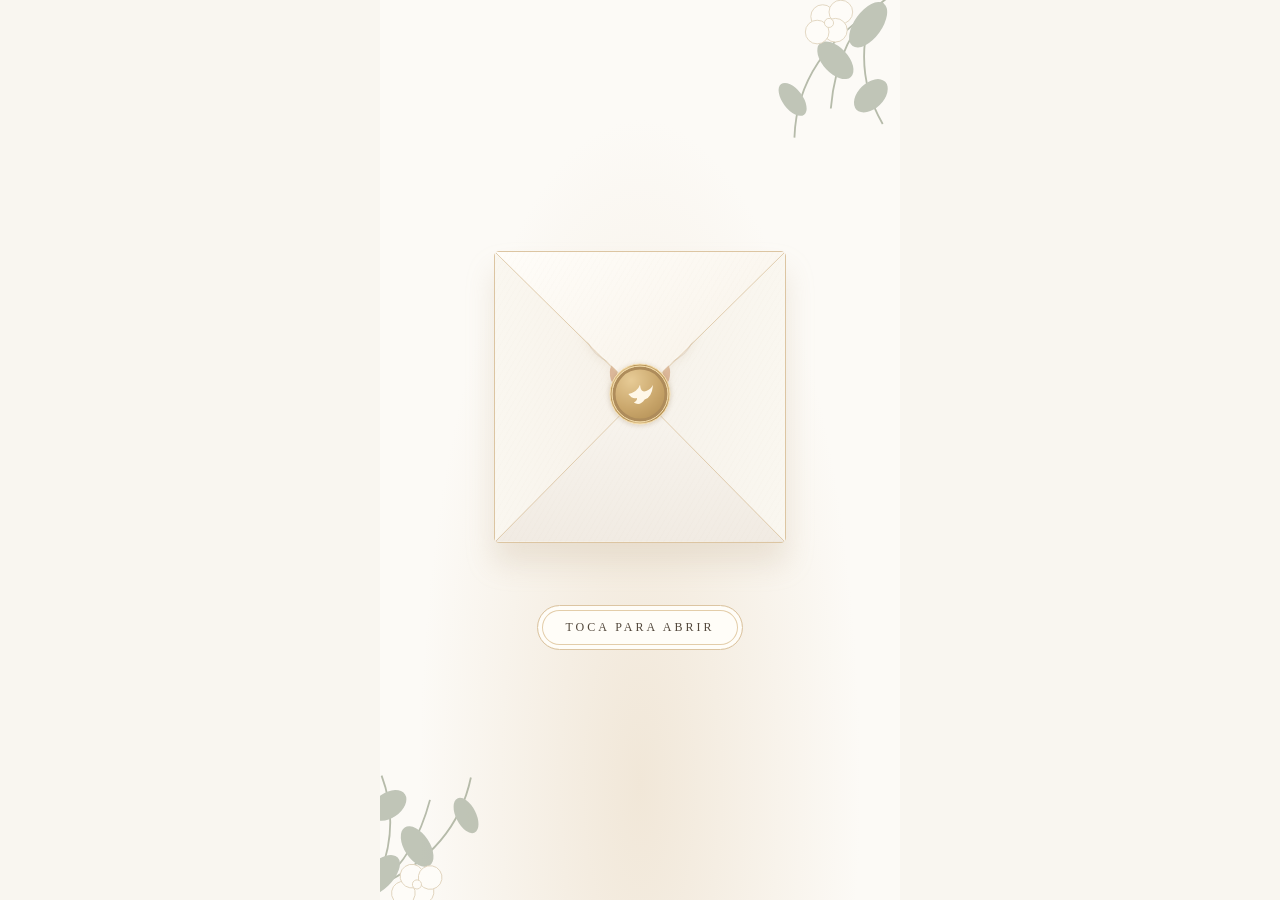
==== commit 894aa7fc: "Convertir flores de esquinas del sobre en objetos identificables y editables" ====
--- a/index.html
+++ b/index.html
@@ -94,8 +94,8 @@
 </head>
 <body>
 <section id="gate" class="gate" aria-label="Abre el sobre de la invitación">
-  <svg class="floral top" viewBox="0 0 200 210" aria-hidden="true"><path d="M186 0Q121 36 113 128M171 13Q76 69 73 160M154 34Q140 94 170 145" stroke="#9ca48e" stroke-width="2" fill="none"/><g fill="#a7b09d"><ellipse cx="154" cy="36" rx="15" ry="29" transform="rotate(36 154 36)"/><ellipse cx="118" cy="75" rx="14" ry="25" transform="rotate(-43 118 75)"/><ellipse cx="157" cy="114" rx="14" ry="22" transform="rotate(46 157 114)"/><ellipse cx="71" cy="118" rx="11" ry="21" transform="rotate(-37 71 118)"/></g><g><circle cx="104" cy="27" r="13"/><circle cx="124" cy="22" r="13"/><circle cx="118" cy="42" r="13"/><circle cx="98" cy="44" r="13"/><circle cx="111" cy="34" r="5" fill="#ddc69d"/></g></svg>
-  <svg class="floral bottom" viewBox="0 0 200 210" aria-hidden="true"><path d="M186 0Q121 36 113 128M171 13Q76 69 73 160M154 34Q140 94 170 145" stroke="#9ca48e" stroke-width="2" fill="none"/><g fill="#a7b09d"><ellipse cx="154" cy="36" rx="15" ry="29" transform="rotate(36 154 36)"/><ellipse cx="118" cy="75" rx="14" ry="25" transform="rotate(-43 118 75)"/><ellipse cx="157" cy="114" rx="14" ry="22" transform="rotate(46 157 114)"/><ellipse cx="71" cy="118" rx="11" ry="21" transform="rotate(-37 71 118)"/></g><g><circle cx="104" cy="27" r="13"/><circle cx="124" cy="22" r="13"/><circle cx="118" cy="42" r="13"/><circle cx="98" cy="44" r="13"/><circle cx="111" cy="34" r="5" fill="#ddc69d"/></g></svg>
+  <svg id="envelope-floral-top" class="floral top" viewBox="0 0 200 210" aria-hidden="true"><path d="M186 0Q121 36 113 128M171 13Q76 69 73 160M154 34Q140 94 170 145" stroke="#9ca48e" stroke-width="2" fill="none"/><g fill="#a7b09d"><ellipse cx="154" cy="36" rx="15" ry="29" transform="rotate(36 154 36)"/><ellipse cx="118" cy="75" rx="14" ry="25" transform="rotate(-43 118 75)"/><ellipse cx="157" cy="114" rx="14" ry="22" transform="rotate(46 157 114)"/><ellipse cx="71" cy="118" rx="11" ry="21" transform="rotate(-37 71 118)"/></g><g><circle cx="104" cy="27" r="13"/><circle cx="124" cy="22" r="13"/><circle cx="118" cy="42" r="13"/><circle cx="98" cy="44" r="13"/><circle cx="111" cy="34" r="5" fill="#ddc69d"/></g></svg>
+  <svg id="envelope-floral-bottom" class="floral bottom" viewBox="0 0 200 210" aria-hidden="true"><path d="M186 0Q121 36 113 128M171 13Q76 69 73 160M154 34Q140 94 170 145" stroke="#9ca48e" stroke-width="2" fill="none"/><g fill="#a7b09d"><ellipse cx="154" cy="36" rx="15" ry="29" transform="rotate(36 154 36)"/><ellipse cx="118" cy="75" rx="14" ry="25" transform="rotate(-43 118 75)"/><ellipse cx="157" cy="114" rx="14" ry="22" transform="rotate(46 157 114)"/><ellipse cx="71" cy="118" rx="11" ry="21" transform="rotate(-37 71 118)"/></g><g><circle cx="104" cy="27" r="13"/><circle cx="124" cy="22" r="13"/><circle cx="118" cy="42" r="13"/><circle cx="98" cy="44" r="13"/><circle cx="111" cy="34" r="5" fill="#ddc69d"/></g></svg>
   <div class="sparkles" aria-hidden="true"></div>
   <div class="gate-inner">
     <div id="envelopeWrap" class="envelope-wrap" aria-hidden="true">
